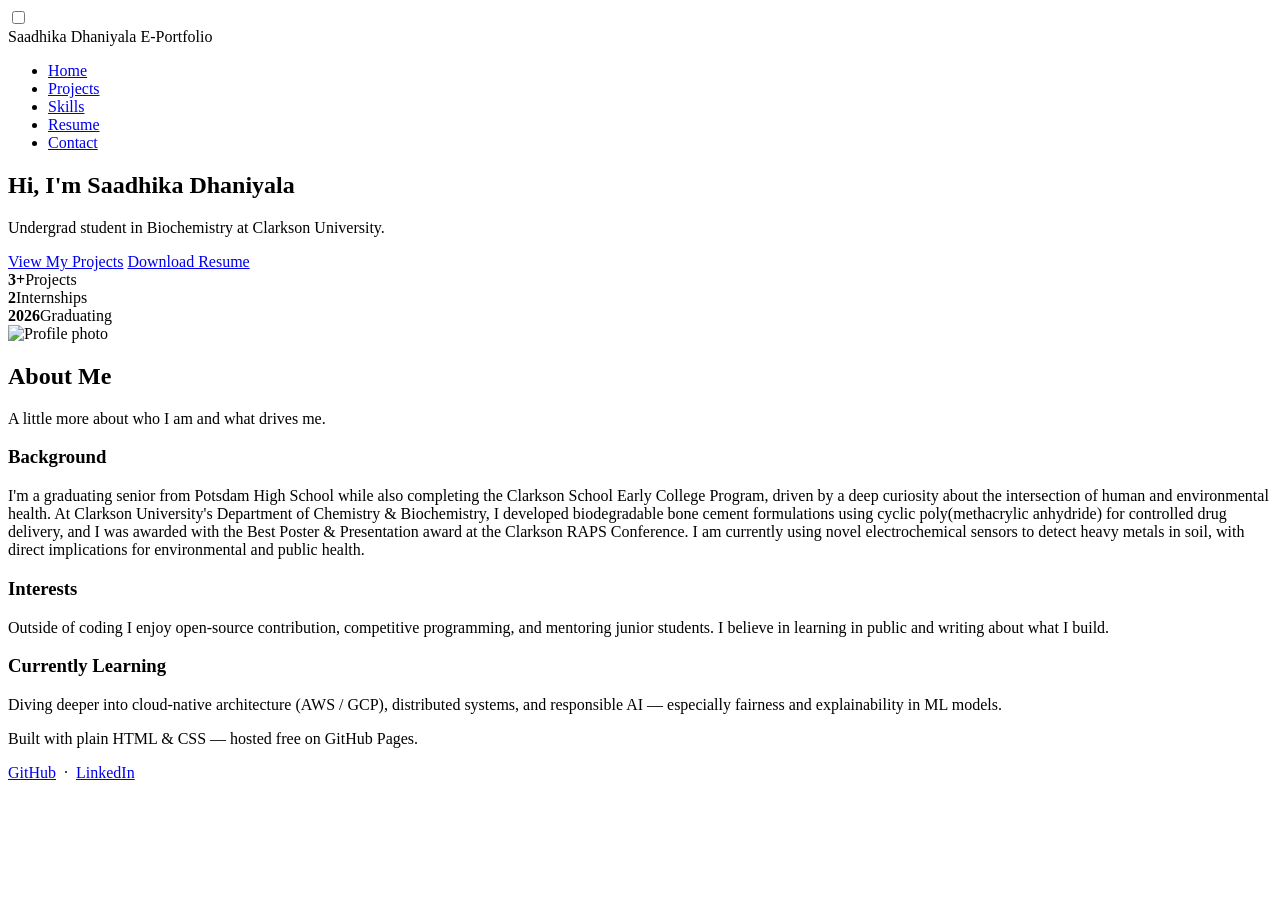
==== index.html @ 8ac53b75 "Update index.html" ====
<!DOCTYPE html>
<html lang="en">
<head>
  <meta charset="UTF-8" />
  <meta name="viewport" content="width=device-width, initial-scale=1.0" />
  <title>Saadhika Dhaniyala — E-Portfolio</title>
  <link rel="stylesheet" href="css/style.css" />
</head>
<body>

<!-- ── Navigation ── -->
<nav>
  <input type="checkbox" id="nav-toggle" />
  <div class="nav-inner">
    <span class="nav-brand">Saadhika Dhaniyala E-Portfolio</span>
    <label class="nav-toggle-label" for="nav-toggle">
      <span></span>
    </label>
    <ul class="nav-links">
      <li><a href="index.html" class="active">Home</a></li>
      <li><a href="projects.html">Projects</a></li>
      <li><a href="skills.html">Skills</a></li>
      <li><a href="resume.html">Resume</a></li>
      <li><a href="contact.html">Contact</a></li>
    </ul>
  </div>
</nav>

<!-- ── Hero ── -->
<section class="hero">
  <div class="container hero-inner">
    <div class="hero-text">
      <h1>Hi, I'm <span>Saadhika Dhaniyala</span></h1>
      <p>
        Undergrad student in Biochemistry at Clarkson University. 
      </p>
      <div class="hero-btns">
        <a href="projects.html" class="btn">View My Projects</a>
        <a href="resume.html"   class="btn btn-outline">Download Resume</a>
      </div>
      <div class="stats">
        <div class="stat"><strong>3+</strong><span>Projects</span></div>
        <div class="stat"><strong>2</strong><span>Internships</span></div>
        <div class="stat"><strong>2026</strong><span>Graduating</span></div>
      </div>
    </div>
    <!-- Add your photo: upload a file called profile.jpg into the images/ folder -->
    <img
      src="images/profile.jpg"
      alt="Profile photo"
      class="hero-photo"
    />
  </div>
</section>

<!-- ── About ── -->
<section class="section section-alt">
  <div class="container">
    <h2 class="section-title">About Me</h2>
    <p class="section-sub">A little more about who I am and what drives me.</p>
    <div class="grid">

      <div class="card">
        <h3>Background</h3>
        <p>
          I'm a graduating senior from Potsdam High School while also completing the Clarkson School Early College Program, driven by a deep curiosity about the intersection of human and environmental health. At Clarkson University's Department of Chemistry & Biochemistry, I developed biodegradable bone cement formulations using cyclic poly(methacrylic anhydride) for controlled drug delivery, and I was awarded with the Best Poster & Presentation award at the Clarkson RAPS Conference. I am currently using novel electrochemical sensors to detect heavy metals in soil, with direct implications for environmental and public health. 
        </p>
      </div>

      <div class="card">
        <h3>Interests</h3>
        <p>
          Outside of coding I enjoy open-source contribution, competitive
          programming, and mentoring junior students. I believe in learning
          in public and writing about what I build.
        </p>
      </div>

      <div class="card">
        <h3>Currently Learning</h3>
        <p>
          Diving deeper into cloud-native architecture (AWS / GCP),
          distributed systems, and responsible AI — especially fairness
          and explainability in ML models.
        </p>
      </div>

    </div>
  </div>
</section>

<!-- ── Footer ── -->
<footer>
  <p>Built with plain HTML &amp; CSS &mdash; hosted free on GitHub Pages.</p>
  <p style="margin-top:.4rem;">
    <a href="https://github.com/YourUsername">GitHub</a> &nbsp;·&nbsp;
    <a href="https://linkedin.com/in/yourhandle">LinkedIn</a>
  </p>
</footer>

</body>
</html>
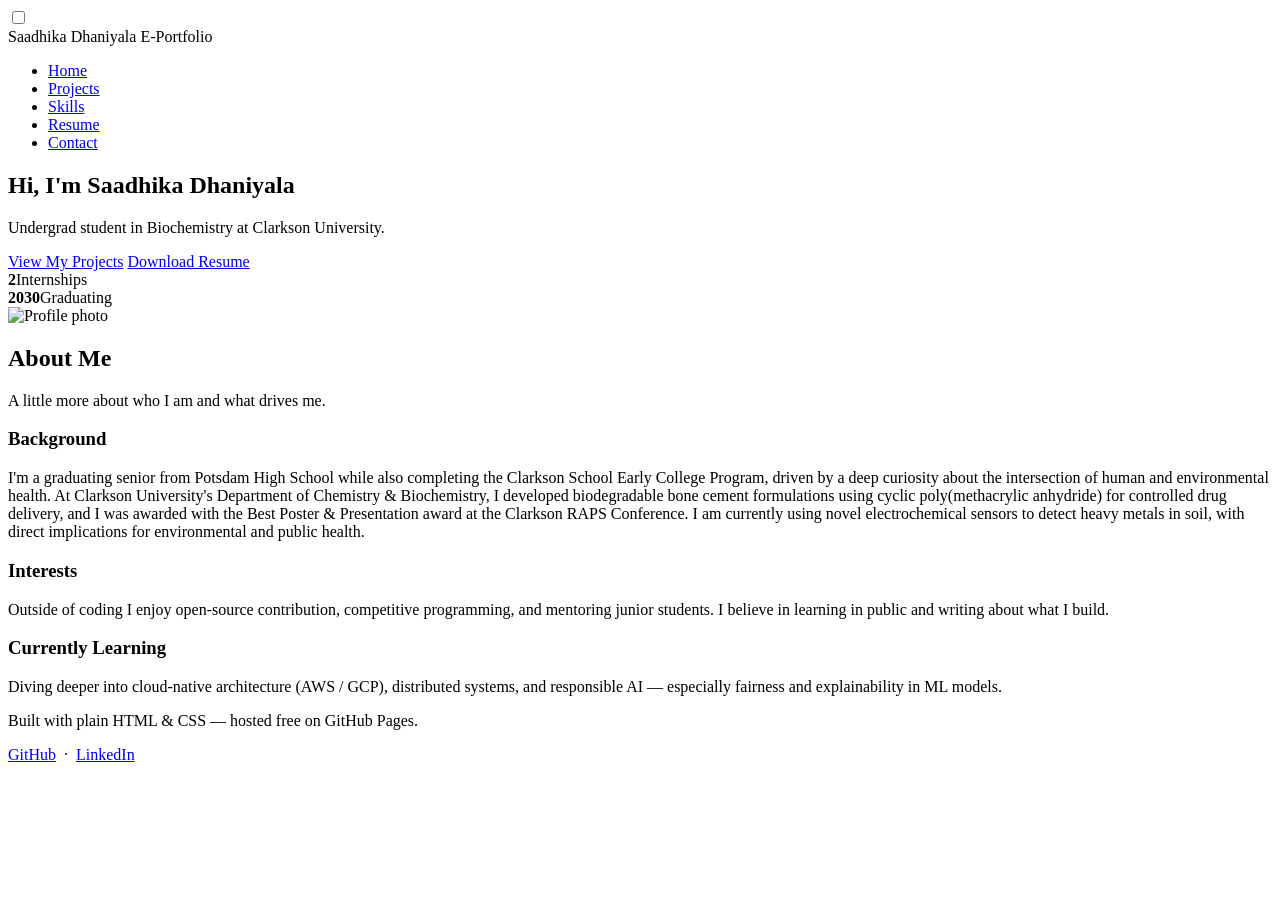
==== commit c29473cf: "Update index.html" ====
--- a/index.html
+++ b/index.html
@@ -39,9 +39,8 @@
         <a href="resume.html"   class="btn btn-outline">Download Resume</a>
       </div>
       <div class="stats">
-        <div class="stat"><strong>3+</strong><span>Projects</span></div>
         <div class="stat"><strong>2</strong><span>Internships</span></div>
-        <div class="stat"><strong>2026</strong><span>Graduating</span></div>
+        <div class="stat"><strong>2030</strong><span>Graduating</span></div>
       </div>
     </div>
     <!-- Add your photo: upload a file called profile.jpg into the images/ folder -->
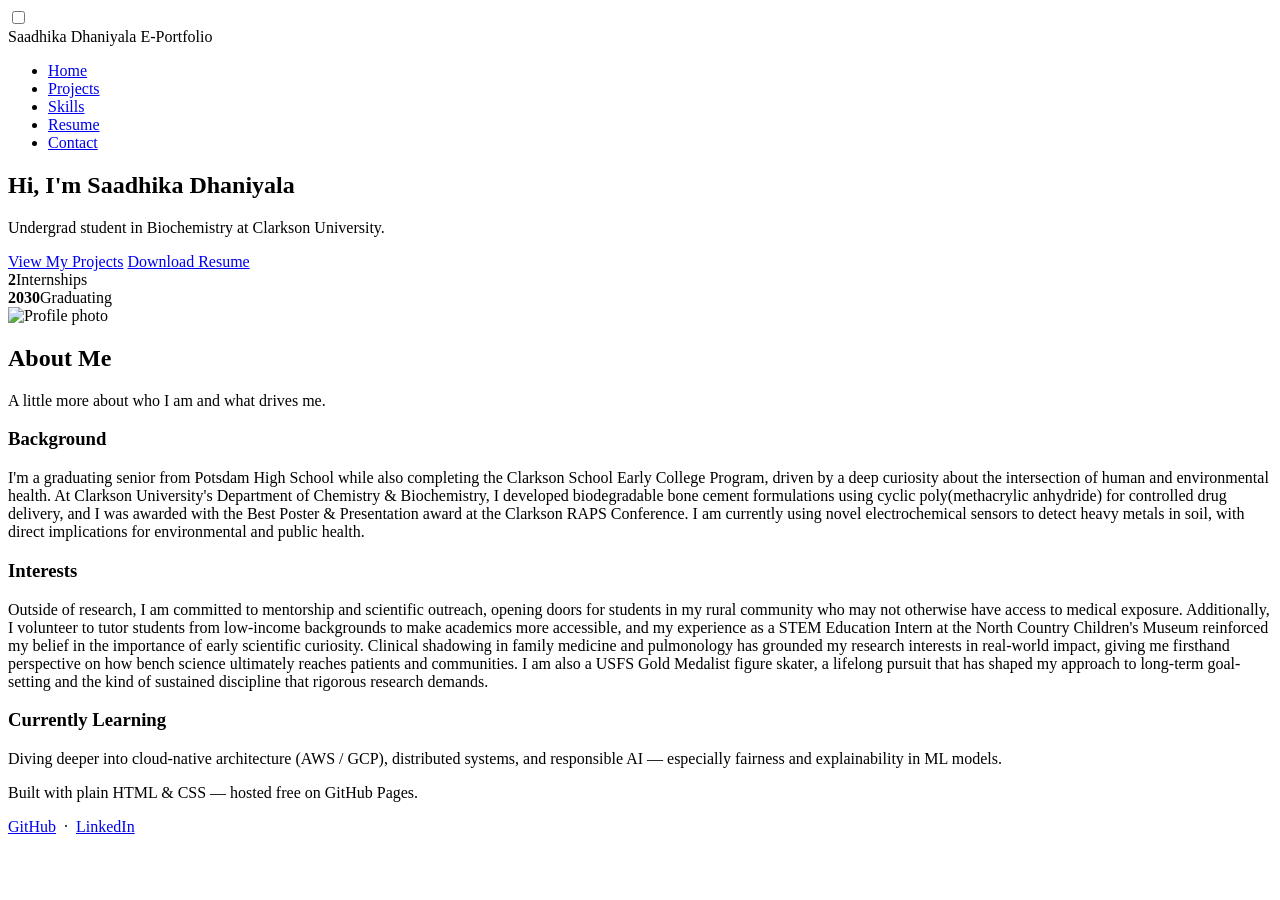
==== commit d6f91fea: "Update index.html" ====
--- a/index.html
+++ b/index.html
@@ -69,9 +69,7 @@
       <div class="card">
         <h3>Interests</h3>
         <p>
-          Outside of coding I enjoy open-source contribution, competitive
-          programming, and mentoring junior students. I believe in learning
-          in public and writing about what I build.
+          Outside of research, I am committed to mentorship and scientific outreach, opening doors for students in my rural community who may not otherwise have access to medical exposure. Additionally, I volunteer to tutor students from low-income backgrounds to make academics more accessible, and my experience as a STEM Education Intern at the North Country Children's Museum reinforced my belief in the importance of early scientific curiosity. Clinical shadowing in family medicine and pulmonology has grounded my research interests in real-world impact, giving me firsthand perspective on how bench science ultimately reaches patients and communities. I am also a USFS Gold Medalist figure skater, a lifelong pursuit that has shaped my approach to long-term goal-setting and the kind of sustained discipline that rigorous research demands.
         </p>
       </div>
 
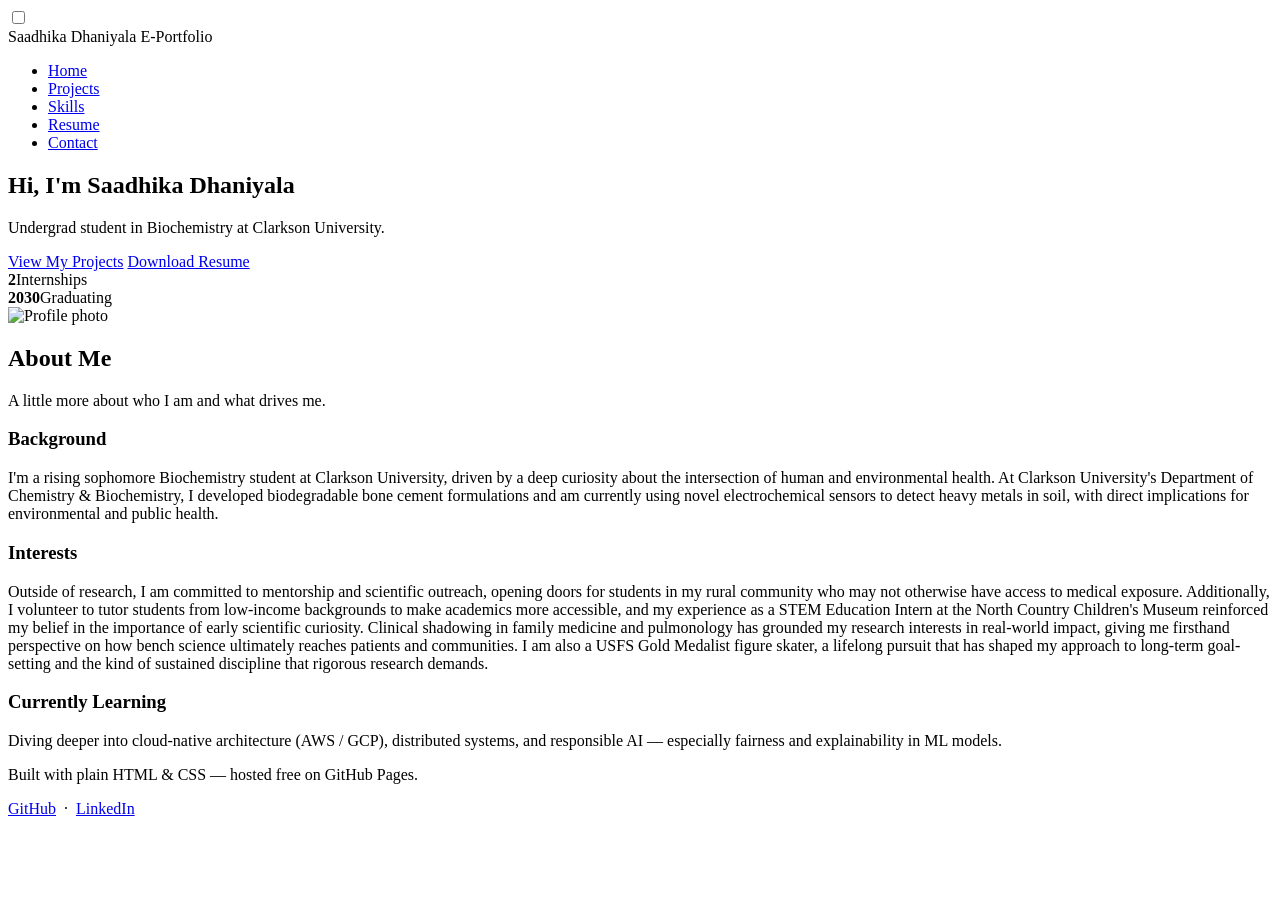
==== commit 5f648bf3: "Update index.html" ====
--- a/index.html
+++ b/index.html
@@ -62,8 +62,7 @@
       <div class="card">
         <h3>Background</h3>
         <p>
-          I'm a graduating senior from Potsdam High School while also completing the Clarkson School Early College Program, driven by a deep curiosity about the intersection of human and environmental health. At Clarkson University's Department of Chemistry & Biochemistry, I developed biodegradable bone cement formulations using cyclic poly(methacrylic anhydride) for controlled drug delivery, and I was awarded with the Best Poster & Presentation award at the Clarkson RAPS Conference. I am currently using novel electrochemical sensors to detect heavy metals in soil, with direct implications for environmental and public health. 
-        </p>
+          I'm a rising sophomore Biochemistry student at Clarkson University, driven by a deep curiosity about the intersection of human and environmental health. At Clarkson University's Department of Chemistry & Biochemistry, I developed biodegradable bone cement formulations and am currently using novel electrochemical sensors to detect heavy metals in soil, with direct implications for environmental and public health.        </p>
       </div>
 
       <div class="card">
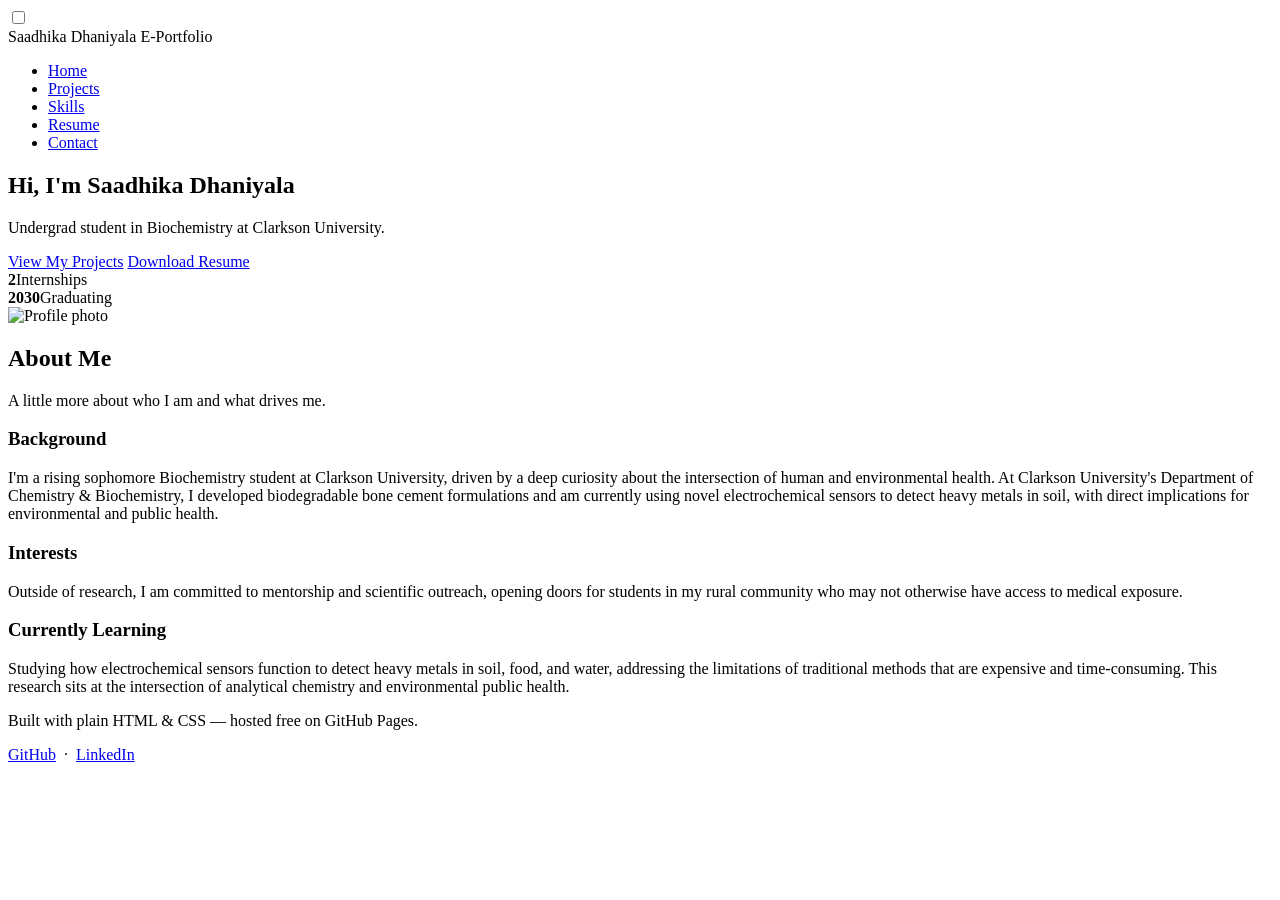
==== commit 7eb151b3: "Update index.html" ====
--- a/index.html
+++ b/index.html
@@ -68,16 +68,14 @@
       <div class="card">
         <h3>Interests</h3>
         <p>
-          Outside of research, I am committed to mentorship and scientific outreach, opening doors for students in my rural community who may not otherwise have access to medical exposure. Additionally, I volunteer to tutor students from low-income backgrounds to make academics more accessible, and my experience as a STEM Education Intern at the North Country Children's Museum reinforced my belief in the importance of early scientific curiosity. Clinical shadowing in family medicine and pulmonology has grounded my research interests in real-world impact, giving me firsthand perspective on how bench science ultimately reaches patients and communities. I am also a USFS Gold Medalist figure skater, a lifelong pursuit that has shaped my approach to long-term goal-setting and the kind of sustained discipline that rigorous research demands.
+          Outside of research, I am committed to mentorship and scientific outreach, opening doors for students in my rural community who may not otherwise have access to medical exposure. 
         </p>
       </div>
 
       <div class="card">
         <h3>Currently Learning</h3>
         <p>
-          Diving deeper into cloud-native architecture (AWS / GCP),
-          distributed systems, and responsible AI — especially fairness
-          and explainability in ML models.
+          Studying how electrochemical sensors function to detect heavy metals in soil, food, and water, addressing the limitations of traditional methods that are expensive and time-consuming. This research sits at the intersection of analytical chemistry and environmental public health.
         </p>
       </div>
 
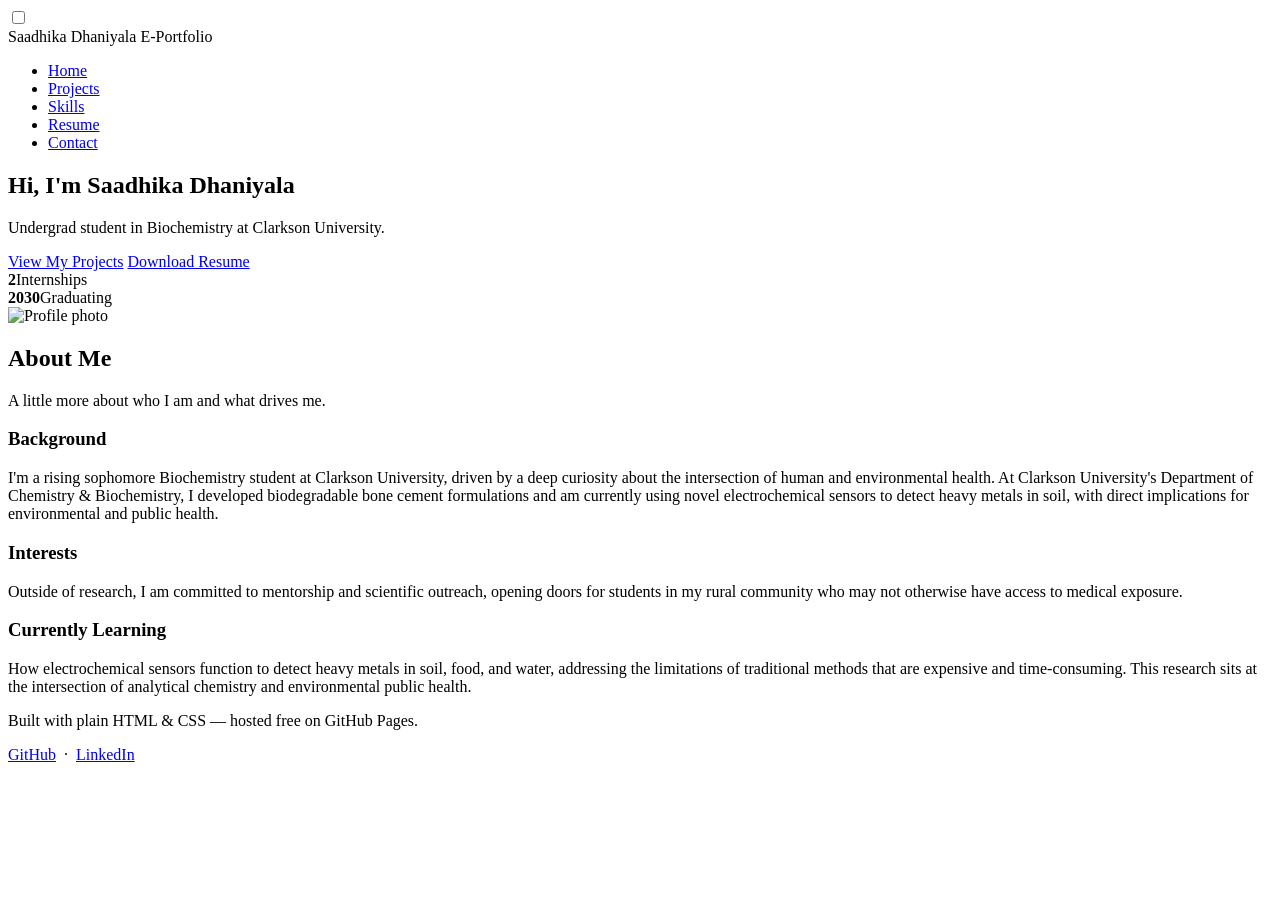
==== commit 7f36ccae: "Update index.html" ====
--- a/index.html
+++ b/index.html
@@ -75,7 +75,7 @@
       <div class="card">
         <h3>Currently Learning</h3>
         <p>
-          Studying how electrochemical sensors function to detect heavy metals in soil, food, and water, addressing the limitations of traditional methods that are expensive and time-consuming. This research sits at the intersection of analytical chemistry and environmental public health.
+          How electrochemical sensors function to detect heavy metals in soil, food, and water, addressing the limitations of traditional methods that are expensive and time-consuming. This research sits at the intersection of analytical chemistry and environmental public health.
         </p>
       </div>
 
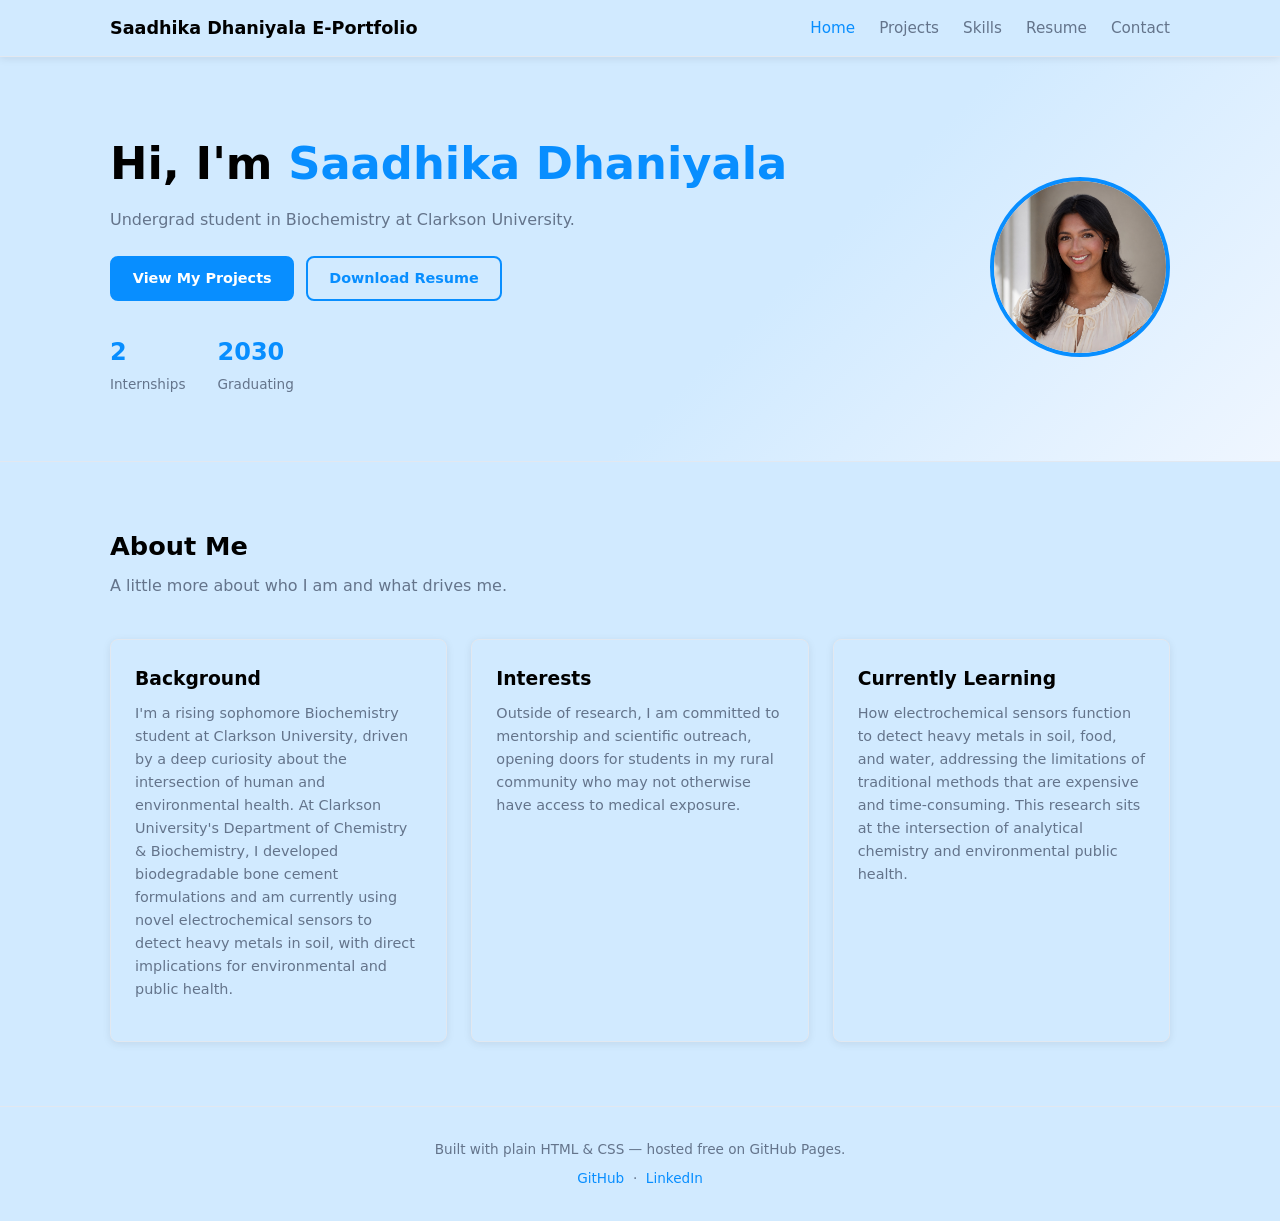
==== commit 84198a33: "Update index.html" ====
--- a/index.html
+++ b/index.html
@@ -45,7 +45,7 @@
     </div>
     <!-- Add your photo: upload a file called profile.jpg into the images/ folder -->
     <img
-      src="images/profile.jpg"
+      src="images/profile.jpeg"
       alt="Profile photo"
       class="hero-photo"
     />
--- a/css/style.css
+++ b/css/style.css
@@ -0,0 +1,230 @@
+/* ============================================================
+   E-Portfolio Template — single shared stylesheet
+   Students: change the 4 CSS variables below to retheme everything
+   ============================================================ */
+
+:root {
+  --accent:    #088eff;   /* primary colour — buttons, links, highlights */
+  --accent-dark: #006dc9;
+  --bg:        #d1eaff;   /* page background */
+  --surface:   #d1eaff;   /* card / panel background */
+  --text:      #000000;   /* body text */
+  --muted:     #64748b;   /* secondary / placeholder text */
+  --border:    #e2e8f0;
+  --radius:    0.5rem;
+  --shadow:    0 2px 8px rgba(0,0,0,.08);
+  --font:      'Segoe UI', system-ui, sans-serif;
+  --max-w:     1100px;
+}
+
+/* ── Reset ── */
+*, *::before, *::after { box-sizing: border-box; margin: 0; padding: 0; }
+html { scroll-behavior: smooth; }
+body {
+  font-family: var(--font);
+  background: var(--bg);
+  color: var(--text);
+  line-height: 1.6;
+}
+img { max-width: 100%; display: block; }
+a { color: var(--accent); text-decoration: none; }
+a:hover { text-decoration: underline; }
+
+/* ── Layout helpers ── */
+.container { max-width: var(--max-w); margin: 0 auto; padding: 0 1.25rem; }
+.section    { padding: 4rem 0; }
+.section-alt { background: var(--surface); }
+
+/* ── Nav ── */
+nav {
+  position: sticky; top: 0; z-index: 100;
+  background: var(--surface);
+  border-bottom: 1px solid var(--border);
+  box-shadow: var(--shadow);
+}
+.nav-inner {
+  display: flex; align-items: center; justify-content: space-between;
+  max-width: var(--max-w); margin: 0 auto; padding: 0 1.25rem;
+  height: 3.5rem;
+}
+.nav-brand { font-weight: 700; font-size: 1.1rem; color: var(--text); }
+.nav-links { display: flex; gap: 1.5rem; list-style: none; }
+.nav-links a { color: var(--muted); font-size: .95rem; transition: color .2s; }
+.nav-links a:hover, .nav-links a.active { color: var(--accent); text-decoration: none; }
+
+/* Mobile nav — pure CSS checkbox trick */
+.nav-toggle-label { display: none; cursor: pointer; padding: .5rem; }
+.nav-toggle-label span,
+.nav-toggle-label span::before,
+.nav-toggle-label span::after {
+  display: block; width: 22px; height: 2px;
+  background: var(--text); border-radius: 2px;
+  transition: transform .3s;
+}
+.nav-toggle-label span::before { content: ''; margin-top: 5px; }
+.nav-toggle-label span::after  { content: ''; margin-top: 5px; }
+#nav-toggle { display: none; }
+
+@media (max-width: 600px) {
+  .nav-toggle-label { display: block; }
+  .nav-links {
+    display: none; flex-direction: column; gap: 0;
+    position: absolute; top: 3.5rem; left: 0; right: 0;
+    background: var(--surface);
+    border-bottom: 1px solid var(--border);
+  }
+  .nav-links a { display: block; padding: .75rem 1.25rem; border-top: 1px solid var(--border); }
+  #nav-toggle:checked ~ .nav-inner .nav-links { display: flex; }
+}
+
+/* ── Buttons ── */
+.btn {
+  display: inline-block; padding: .55rem 1.3rem;
+  background: var(--accent); color: #fff;
+  border-radius: var(--radius); font-size: .9rem; font-weight: 600;
+  border: 2px solid var(--accent); transition: background .2s, color .2s;
+}
+.btn:hover { background: var(--accent-dark); border-color: var(--accent-dark); text-decoration: none; }
+.btn-outline {
+  background: transparent; color: var(--accent);
+}
+.btn-outline:hover { background: var(--accent); color: #fff; }
+
+/* ── Hero ── */
+.hero {
+  padding: 5rem 0 4rem;
+  background: linear-gradient(135deg, var(--surface) 60%, #eff6ff 100%);
+  border-bottom: 1px solid var(--border);
+}
+.hero-inner {
+  display: flex; align-items: center; gap: 3rem;
+  flex-wrap: wrap;
+}
+.hero-text { flex: 1; min-width: 260px; }
+.hero-text h1 { font-size: clamp(1.8rem, 4vw, 2.8rem); line-height: 1.2; }
+.hero-text h1 span { color: var(--accent); }
+.hero-text p { color: var(--muted); margin: 1rem 0 1.5rem; max-width: 480px; }
+.hero-btns { display: flex; gap: .75rem; flex-wrap: wrap; }
+.hero-photo {
+  width: 180px; height: 180px; border-radius: 50%;
+  object-fit: cover; border: 4px solid var(--accent);
+  background: var(--border);
+  flex-shrink: 0;
+}
+.stats { display: flex; gap: 2rem; margin-top: 2rem; flex-wrap: wrap; }
+.stat strong { display: block; font-size: 1.5rem; color: var(--accent); }
+.stat span { font-size: .85rem; color: var(--muted); }
+
+/* ── Section headings ── */
+.section-title {
+  font-size: 1.6rem; margin-bottom: .4rem;
+}
+.section-sub {
+  color: var(--muted); margin-bottom: 2.5rem;
+}
+
+/* ── Cards grid ── */
+.grid {
+  display: grid;
+  grid-template-columns: repeat(auto-fit, minmax(280px, 1fr));
+  gap: 1.5rem;
+}
+.card {
+  background: var(--surface); border: 1px solid var(--border);
+  border-radius: var(--radius); padding: 1.5rem;
+  box-shadow: var(--shadow); transition: transform .2s, box-shadow .2s;
+}
+.card:hover { transform: translateY(-3px); box-shadow: 0 6px 18px rgba(0,0,0,.12); }
+.card h3 { margin-bottom: .5rem; }
+.card p  { color: var(--muted); font-size: .9rem; margin-bottom: 1rem; }
+.badge-row { display: flex; flex-wrap: wrap; gap: .4rem; margin-bottom: 1rem; }
+.badge {
+  font-size: .75rem; padding: .2rem .6rem;
+  background: #eff6ff; color: var(--accent);
+  border-radius: 999px; border: 1px solid #bfdbfe;
+}
+
+/* ── Skills ── */
+.skill-list { display: flex; flex-direction: column; gap: 1rem; }
+.skill-item label {
+  display: flex; justify-content: space-between;
+  font-size: .9rem; margin-bottom: .3rem;
+}
+.skill-bar {
+  height: 8px; background: var(--border); border-radius: 999px; overflow: hidden;
+}
+.skill-bar-fill {
+  height: 100%; background: var(--accent); border-radius: 999px;
+  animation: grow .8s ease forwards;
+  transform-origin: left;
+}
+@keyframes grow { from { width: 0; } }
+
+.soft-grid {
+  display: flex; flex-wrap: wrap; gap: .6rem; margin-top: 1.5rem;
+}
+.soft-badge {
+  padding: .4rem 1rem; border-radius: 999px;
+  background: var(--surface); border: 1px solid var(--border);
+  font-size: .85rem;
+}
+
+/* ── Timeline (resume) ── */
+.timeline { position: relative; padding-left: 2rem; }
+.timeline::before {
+  content: ''; position: absolute;
+  left: .6rem; top: 0; bottom: 0;
+  width: 2px; background: var(--border);
+}
+.timeline-item { position: relative; margin-bottom: 2rem; }
+.timeline-dot {
+  position: absolute; left: -2rem; top: .3rem;
+  width: 14px; height: 14px; border-radius: 50%;
+  background: var(--accent); border: 2px solid var(--surface);
+  box-shadow: 0 0 0 2px var(--accent);
+}
+.timeline-item h4 { font-size: 1rem; }
+.timeline-item .meta {
+  font-size: .82rem; color: var(--muted); margin-bottom: .3rem;
+}
+.timeline-item p { font-size: .9rem; color: var(--muted); }
+
+/* ── Contact form ── */
+.contact-grid {
+  display: grid; grid-template-columns: 1fr 1fr; gap: 3rem; align-items: start;
+}
+@media (max-width: 600px) { .contact-grid { grid-template-columns: 1fr; } }
+
+.form-group { margin-bottom: 1.2rem; }
+.form-group label { display: block; font-size: .9rem; margin-bottom: .35rem; font-weight: 500; }
+.form-group input,
+.form-group textarea,
+.form-group select {
+  width: 100%; padding: .6rem .85rem;
+  border: 1px solid var(--border); border-radius: var(--radius);
+  font-family: var(--font); font-size: .95rem; color: var(--text);
+  background: var(--surface); transition: border-color .2s;
+}
+.form-group input:focus,
+.form-group textarea:focus {
+  outline: none; border-color: var(--accent);
+  box-shadow: 0 0 0 3px rgba(37,99,235,.15);
+}
+.form-group textarea { resize: vertical; min-height: 130px; }
+
+.social-links { display: flex; flex-direction: column; gap: .9rem; }
+.social-link {
+  display: flex; align-items: center; gap: .75rem;
+  padding: .75rem 1rem; border: 1px solid var(--border);
+  border-radius: var(--radius); background: var(--surface);
+  color: var(--text); transition: border-color .2s, box-shadow .2s;
+}
+.social-link:hover { border-color: var(--accent); box-shadow: var(--shadow); text-decoration: none; }
+.social-icon { font-size: 1.2rem; width: 1.5rem; text-align: center; }
+
+/* ── Footer ── */
+footer {
+  text-align: center; padding: 2rem 1rem;
+  border-top: 1px solid var(--border);
+  color: var(--muted); font-size: .85rem;
+}
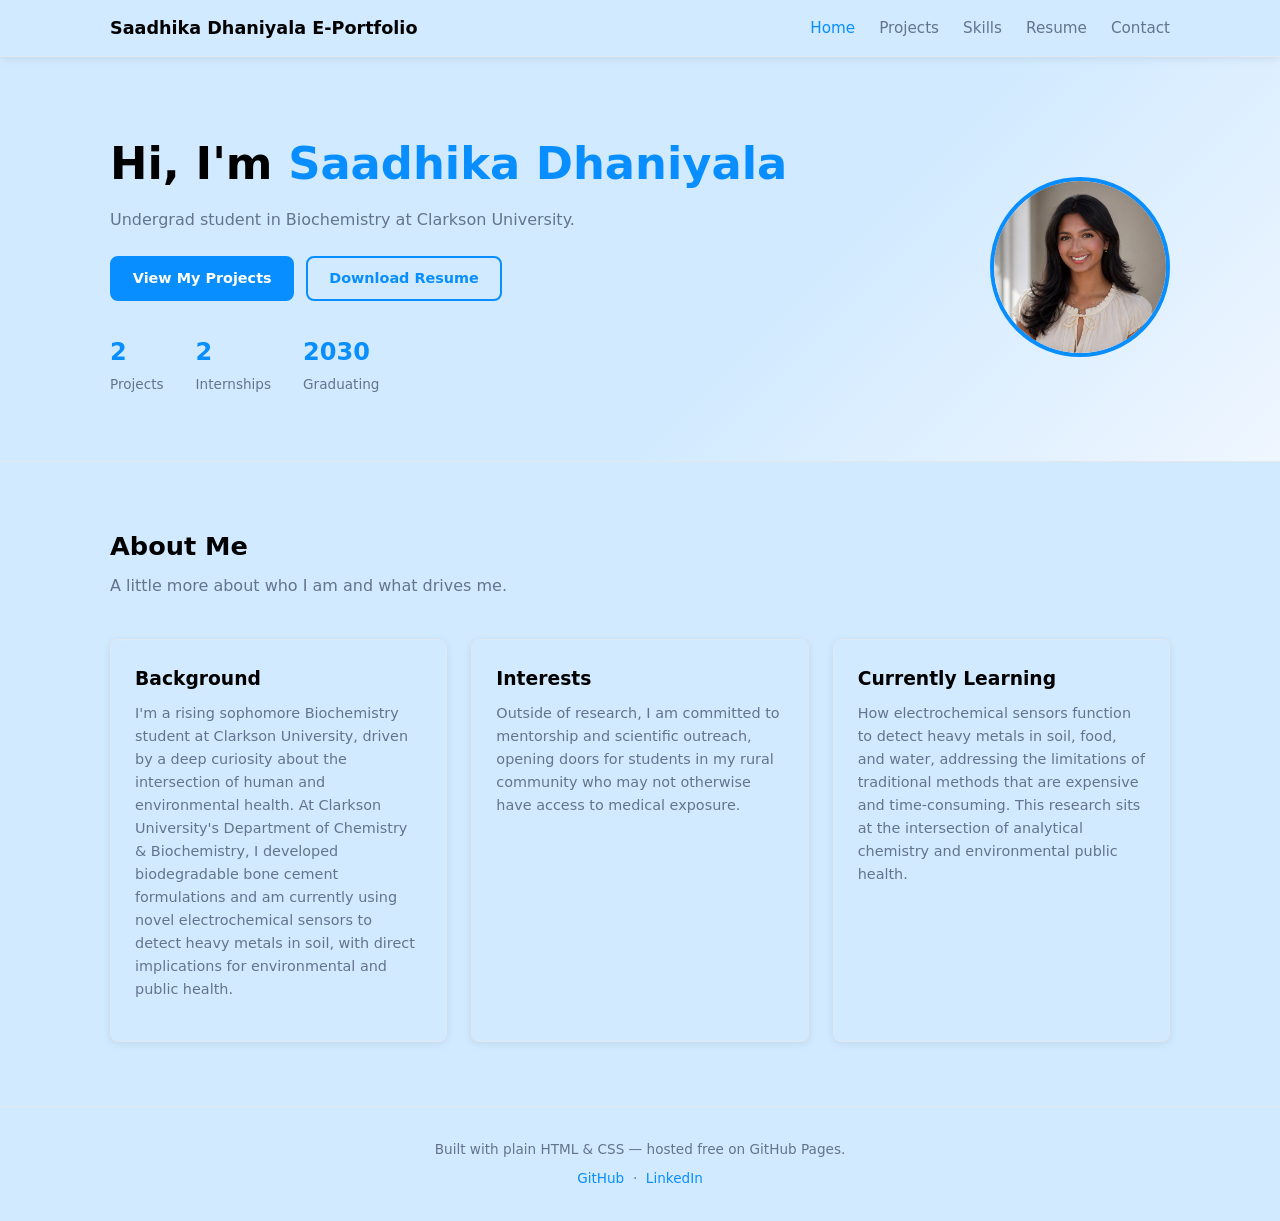
==== commit d374457b: "Update index.html" ====
--- a/index.html
+++ b/index.html
@@ -39,6 +39,7 @@
         <a href="resume.html"   class="btn btn-outline">Download Resume</a>
       </div>
       <div class="stats">
+        <div class="stat"><strong>2</strong><span>Projects</span></div>
         <div class="stat"><strong>2</strong><span>Internships</span></div>
         <div class="stat"><strong>2030</strong><span>Graduating</span></div>
       </div>
